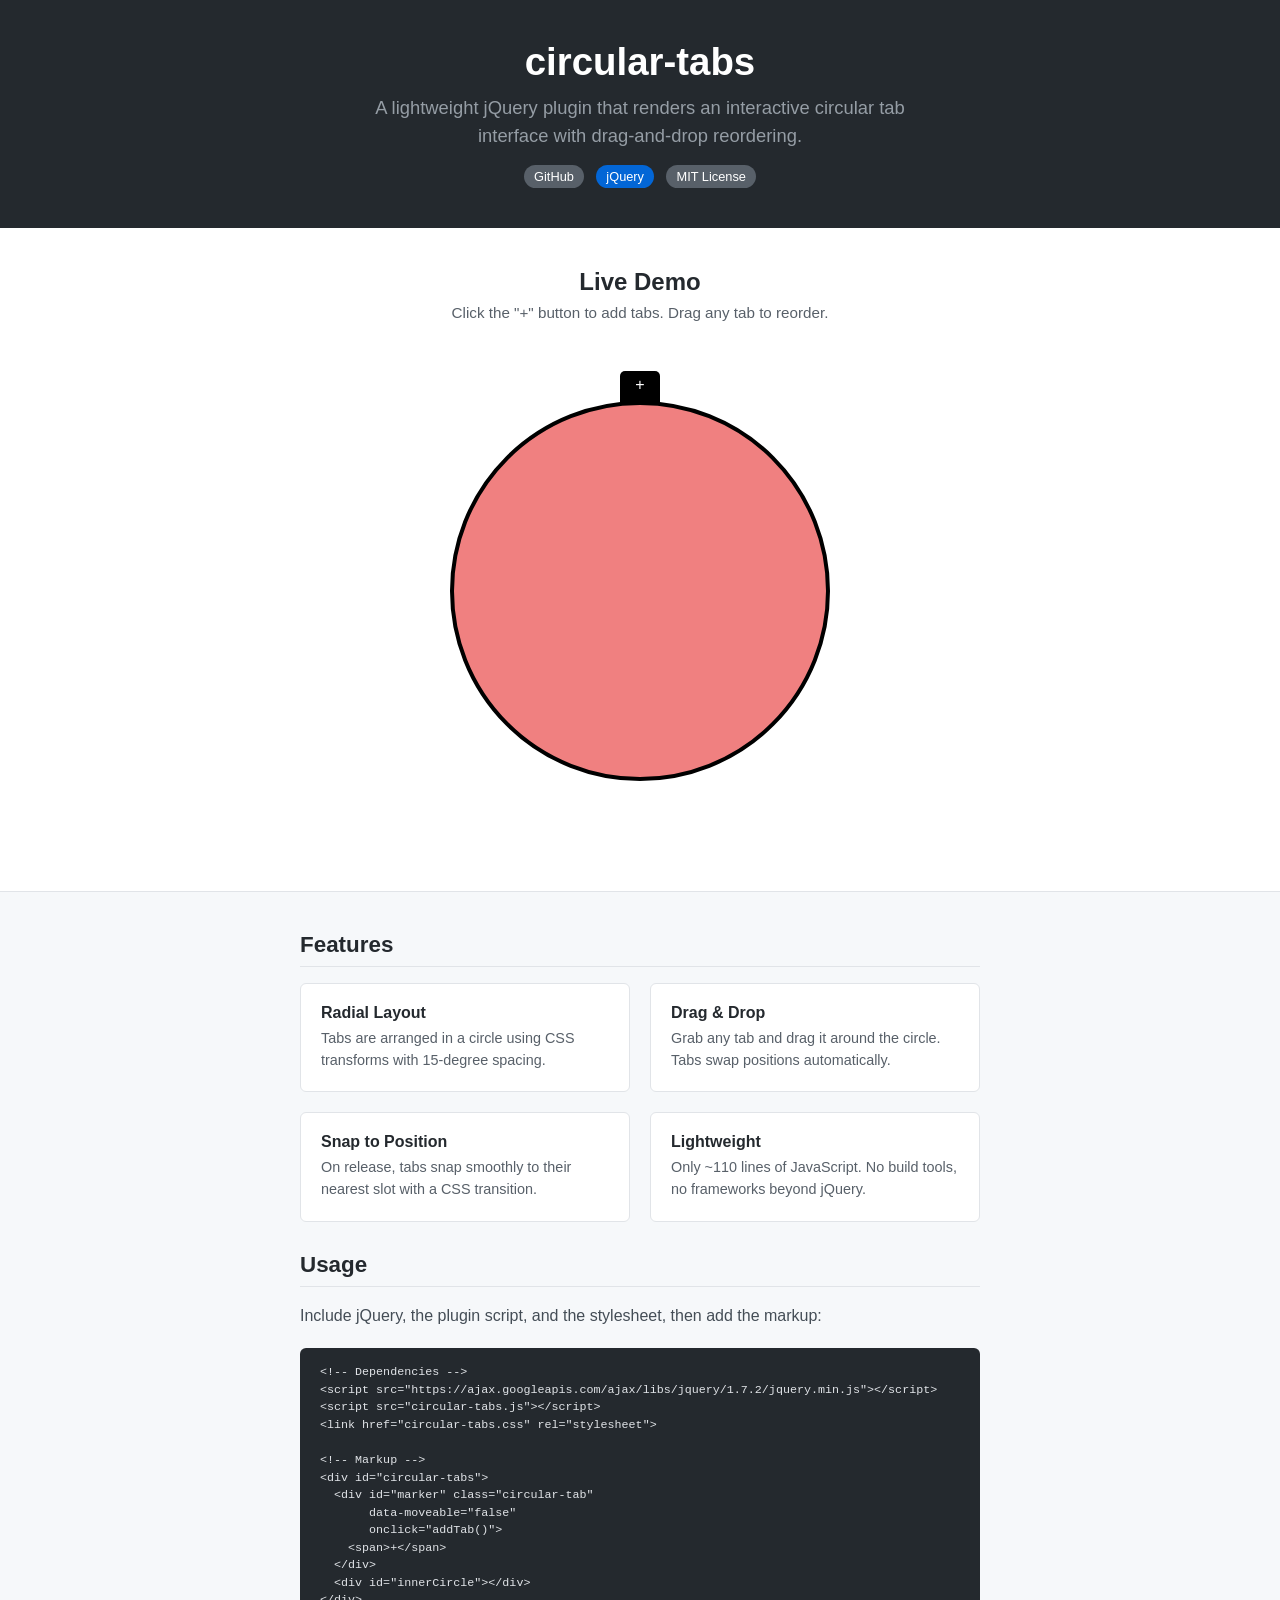
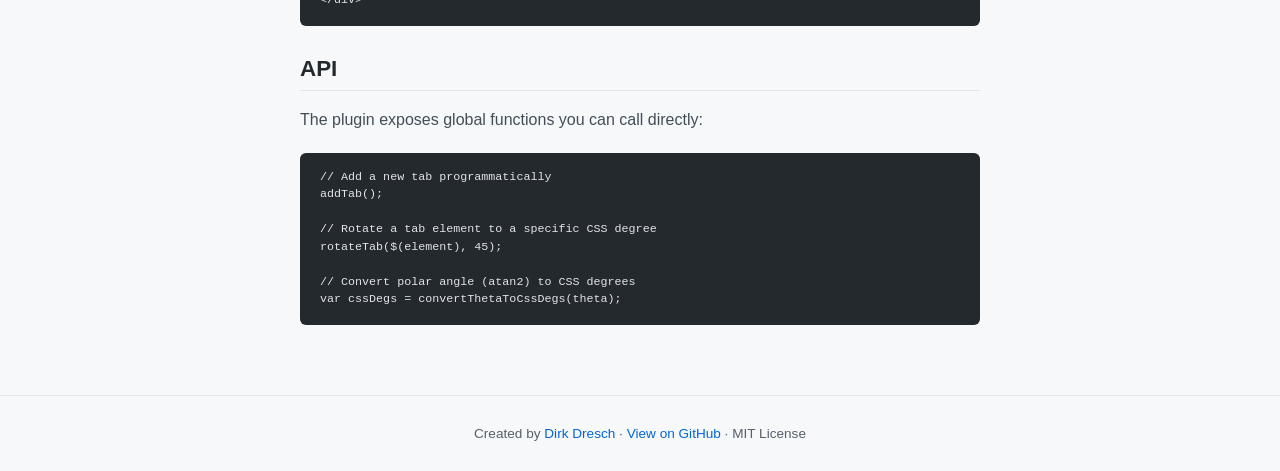
==== index.html @ 08dae3cd "Add GitHub Pages index.html to present the component Create a presentation page with live demo, feat" ====
<!DOCTYPE html>
<html lang="en">
  <head>
    <meta charset="utf-8">
    <meta name="viewport" content="width=device-width, initial-scale=1">
    <title>Circular Tabs - Interactive jQuery Plugin</title>
    <script type="text/javascript" src="https://ajax.googleapis.com/ajax/libs/jquery/1.7.2/jquery.min.js"></script>
    <script type="text/javascript" src="circular-tabs.js"></script>
    <link href="circular-tabs.css" rel="stylesheet">
    <style>
      * { margin: 0; padding: 0; box-sizing: border-box; }

      body {
        font-family: -apple-system, BlinkMacSystemFont, "Segoe UI", Helvetica, Arial, sans-serif;
        color: #24292e;
        background: #f6f8fa;
      }

      header {
        background: #24292e;
        color: #fff;
        padding: 40px 20px;
        text-align: center;
      }

      header h1 {
        font-size: 2.4em;
        font-weight: 600;
        margin-bottom: 10px;
      }

      header p {
        font-size: 1.15em;
        color: #959da5;
        max-width: 560px;
        margin: 0 auto;
        line-height: 1.5;
      }

      header .badges {
        margin-top: 16px;
      }

      header .badge {
        display: inline-block;
        background: #0366d6;
        color: #fff;
        font-size: 0.8em;
        padding: 4px 10px;
        border-radius: 12px;
        margin: 0 4px;
        text-decoration: none;
      }

      header .badge:hover {
        background: #0250a3;
      }

      header .badge.secondary {
        background: #586069;
      }

      .demo-section {
        background: #fff;
        padding: 40px 20px 60px;
        text-align: center;
        border-bottom: 1px solid #e1e4e8;
      }

      .demo-section h2 {
        font-size: 1.5em;
        margin-bottom: 8px;
      }

      .demo-section .hint {
        color: #586069;
        margin-bottom: 30px;
        font-size: 0.95em;
      }

      .info-section {
        max-width: 720px;
        margin: 0 auto;
        padding: 40px 20px;
      }

      .info-section h2 {
        font-size: 1.4em;
        margin-bottom: 16px;
        padding-bottom: 8px;
        border-bottom: 1px solid #e1e4e8;
      }

      .info-section h2 + p {
        margin-bottom: 20px;
        line-height: 1.6;
        color: #444d56;
      }

      pre {
        background: #24292e;
        color: #e1e4e8;
        padding: 16px 20px;
        border-radius: 6px;
        overflow-x: auto;
        font-size: 0.9em;
        line-height: 1.5;
        margin-bottom: 30px;
      }

      .features {
        display: grid;
        grid-template-columns: 1fr 1fr;
        gap: 20px;
        margin-bottom: 30px;
      }

      .feature {
        background: #fff;
        border: 1px solid #e1e4e8;
        border-radius: 6px;
        padding: 20px;
      }

      .feature h3 {
        font-size: 1em;
        margin-bottom: 6px;
      }

      .feature p {
        color: #586069;
        font-size: 0.9em;
        line-height: 1.5;
      }

      footer {
        text-align: center;
        padding: 30px 20px;
        color: #586069;
        font-size: 0.85em;
        border-top: 1px solid #e1e4e8;
      }

      footer a {
        color: #0366d6;
        text-decoration: none;
      }

      footer a:hover {
        text-decoration: underline;
      }

      @media (max-width: 600px) {
        .features { grid-template-columns: 1fr; }
        header h1 { font-size: 1.8em; }
      }
    </style>
  </head>
  <body>
    <header>
      <h1>circular-tabs</h1>
      <p>A lightweight jQuery plugin that renders an interactive circular tab interface with drag-and-drop reordering.</p>
      <div class="badges">
        <a class="badge secondary" href="https://github.com/ddresch/circular-tabs">GitHub</a>
        <span class="badge">jQuery</span>
        <span class="badge secondary">MIT License</span>
      </div>
    </header>

    <section class="demo-section">
      <h2>Live Demo</h2>
      <p class="hint">Click the "+" button to add tabs. Drag any tab to reorder.</p>
      <div id="container">
        <div id="circular-tabs">
          <div id="marker" class="circular-tab" data-moveable="false" onclick="addTab()"><span>+</span></div>
          <div id="innerCircle"></div>
        </div>
      </div>
    </section>

    <section class="info-section">
      <h2>Features</h2>
      <div class="features">
        <div class="feature">
          <h3>Radial Layout</h3>
          <p>Tabs are arranged in a circle using CSS transforms with 15-degree spacing.</p>
        </div>
        <div class="feature">
          <h3>Drag &amp; Drop</h3>
          <p>Grab any tab and drag it around the circle. Tabs swap positions automatically.</p>
        </div>
        <div class="feature">
          <h3>Snap to Position</h3>
          <p>On release, tabs snap smoothly to their nearest slot with a CSS transition.</p>
        </div>
        <div class="feature">
          <h3>Lightweight</h3>
          <p>Only ~110 lines of JavaScript. No build tools, no frameworks beyond jQuery.</p>
        </div>
      </div>

      <h2>Usage</h2>
      <p>Include jQuery, the plugin script, and the stylesheet, then add the markup:</p>
<pre>&lt;!-- Dependencies --&gt;
&lt;script src="https://ajax.googleapis.com/ajax/libs/jquery/1.7.2/jquery.min.js"&gt;&lt;/script&gt;
&lt;script src="circular-tabs.js"&gt;&lt;/script&gt;
&lt;link href="circular-tabs.css" rel="stylesheet"&gt;

&lt;!-- Markup --&gt;
&lt;div id="circular-tabs"&gt;
  &lt;div id="marker" class="circular-tab"
       data-moveable="false"
       onclick="addTab()"&gt;
    &lt;span&gt;+&lt;/span&gt;
  &lt;/div&gt;
  &lt;div id="innerCircle"&gt;&lt;/div&gt;
&lt;/div&gt;</pre>

      <h2>API</h2>
      <p>The plugin exposes global functions you can call directly:</p>
<pre>// Add a new tab programmatically
addTab();

// Rotate a tab element to a specific CSS degree
rotateTab($(element), 45);

// Convert polar angle (atan2) to CSS degrees
var cssDegs = convertThetaToCssDegs(theta);</pre>
    </section>

    <footer>
      Created by <a href="https://github.com/ddresch">Dirk Dresch</a> &middot;
      <a href="https://github.com/ddresch/circular-tabs">View on GitHub</a> &middot;
      MIT License
    </footer>
  </body>
</html>
---- circular-tabs.css ----
div#circular-tabs{margin: 0 auto; width:480px; height:480px; position:relative;}
div#innerCircle{border: 4px solid black; z-index: 50; width: 380px; height: 380px; position: absolute; left: 50px; top: 50px; background-color: lightcoral; border-radius:190px; -moz-border-radius: 190px; -webkit-border-radius: 190px;}           
div.circular-tab{
  width: 40px; height:220px; background: black; position:absolute; 
  top: 20px; left:220px; cursor: pointer;
  color: white; padding: 0px; border-radius: 5px;

  transform:rotate(0deg);
  -moz-transform:rotate(0deg);
  -ms-transform:rotate(0deg);
  -webkit-transform:rotate(0deg);
  
  transform-origin: 50% 100%;
  -moz-transform-origin:50% 100%;
  -ms-transform-origin:50% 100%;
  -webkit-transform-origin:50% 100%;
  
  /* no text selection */
  -webkit-touch-callout: none;
  -webkit-user-select: none;
  -khtml-user-select: none;
  -moz-user-select: none;
  -ms-user-select: none;
  user-select: none;
  z-index:10;
}

div.circular-tab:hover {
  background-color: grey; 
}

div.circular-tab.selected {
  background-color: orange; 
}

div.animate {
  -webkit-transition: all 0.25s ease-in;
  -moz-transition: all 0.25s ease-in;
  -o-transition: all 0.25s ease-in;
  transition: all 0.25s ease-in;
}

div.circular-tab span {
  padding: 5px 0;
  display: block;
  text-align: center; 
  font-family: Helvetica;
  font-size: 16px;
}
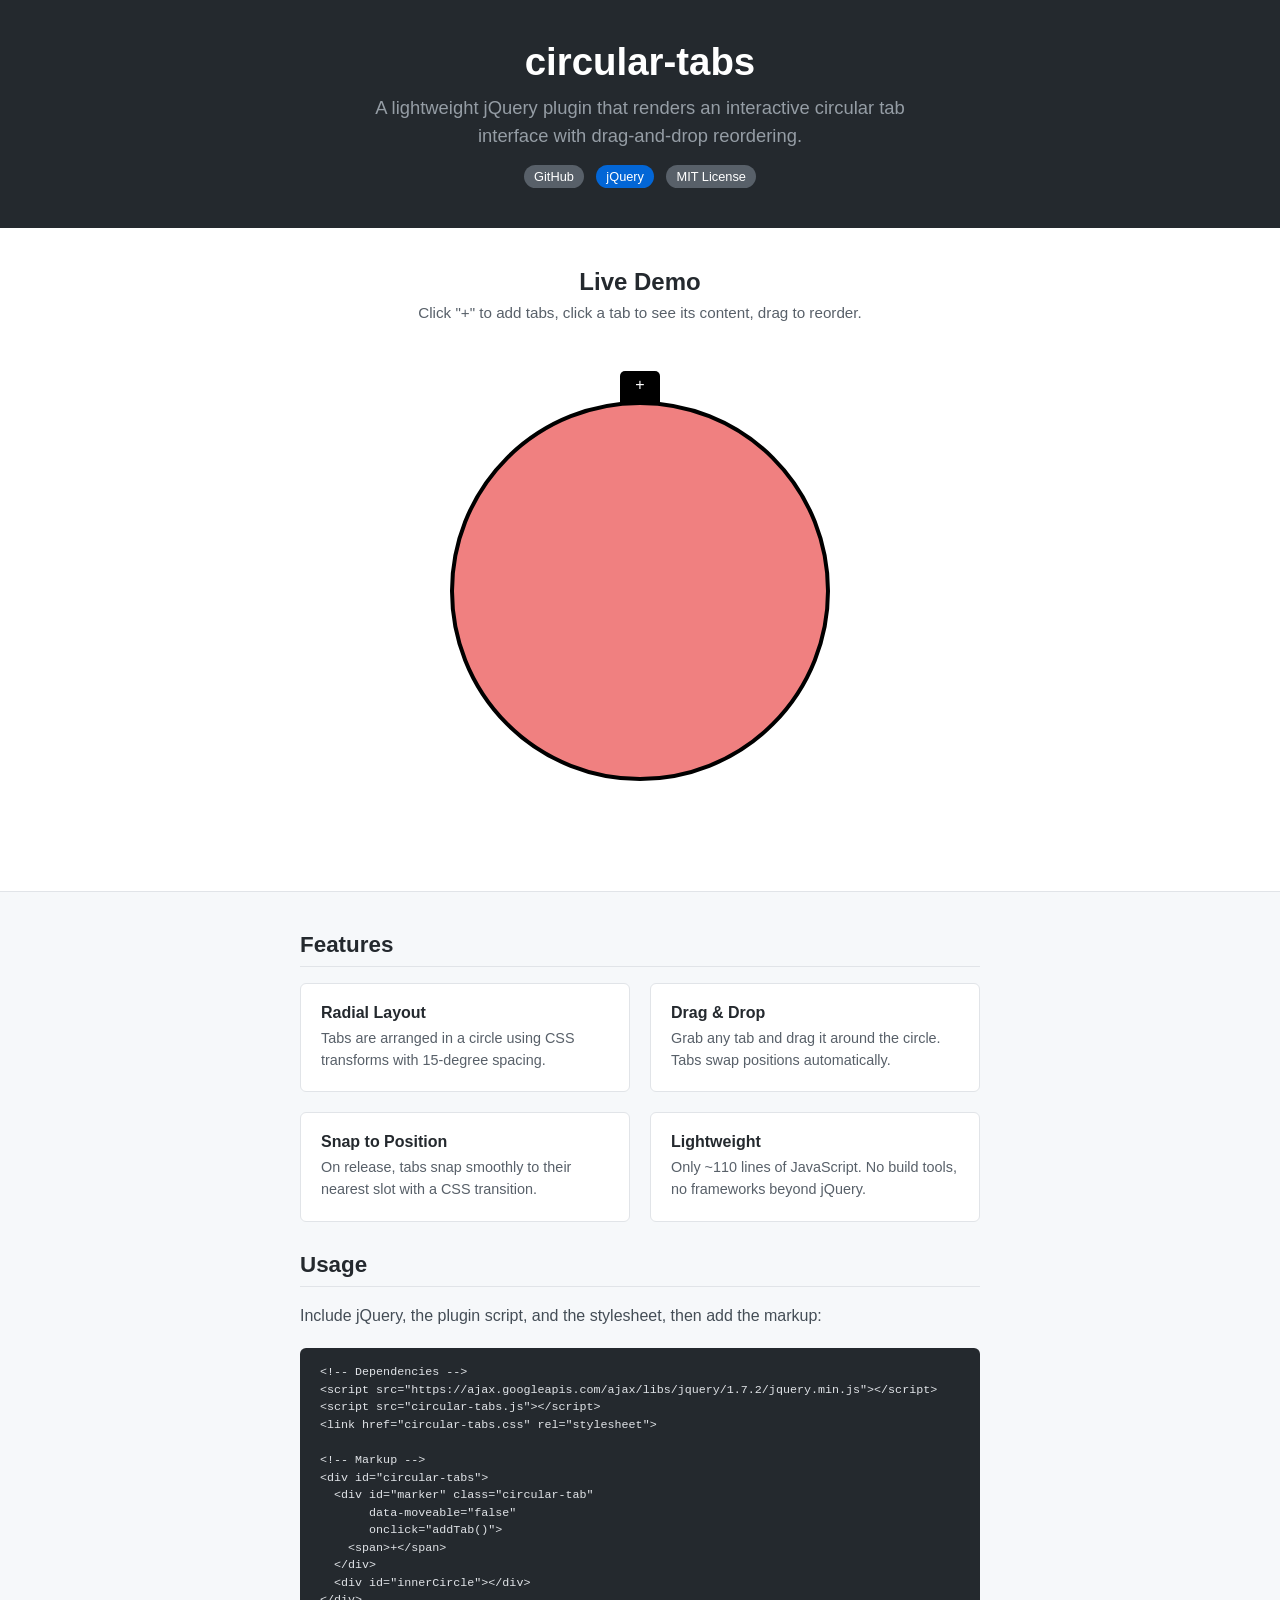
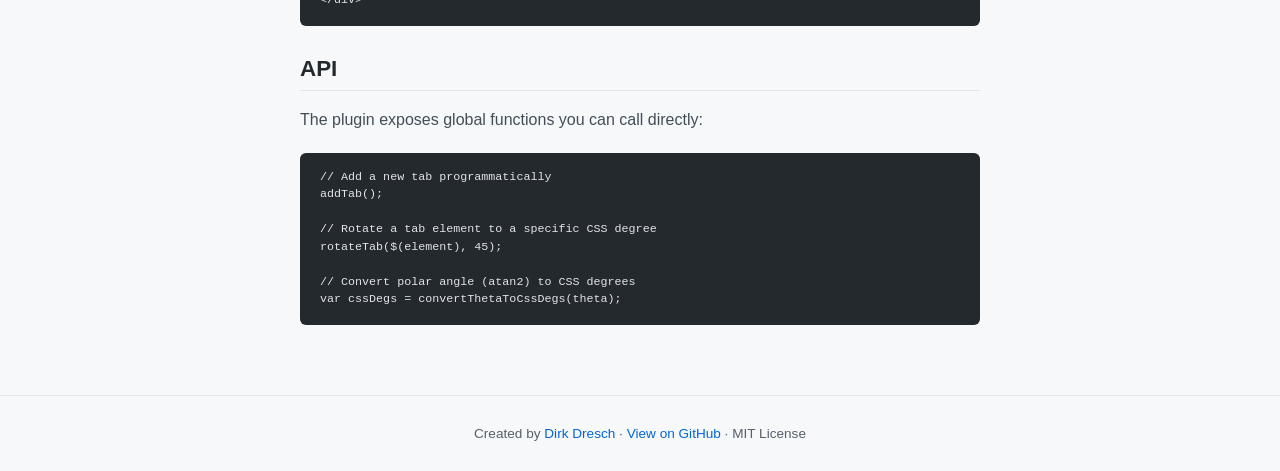
==== commit 7ba5eaa6: "Add tab content display with demo data for each tab Click a tab (without dragging) to show its conte" ====
--- a/index.html
+++ b/index.html
@@ -169,11 +169,11 @@
 
     <section class="demo-section">
       <h2>Live Demo</h2>
-      <p class="hint">Click the "+" button to add tabs. Drag any tab to reorder.</p>
+      <p class="hint">Click "+" to add tabs, click a tab to see its content, drag to reorder.</p>
       <div id="container">
         <div id="circular-tabs">
           <div id="marker" class="circular-tab" data-moveable="false" onclick="addTab()"><span>+</span></div>
-          <div id="innerCircle"></div>
+          <div id="innerCircle"><div id="tabContent"></div></div>
         </div>
       </div>
     </section>
--- a/circular-tabs.css
+++ b/circular-tabs.css
@@ -1,7 +1,7 @@
 div#circular-tabs{margin: 0 auto; width:480px; height:480px; position:relative;}
-div#innerCircle{border: 4px solid black; z-index: 50; width: 380px; height: 380px; position: absolute; left: 50px; top: 50px; background-color: lightcoral; border-radius:190px; -moz-border-radius: 190px; -webkit-border-radius: 190px;}           
+div#innerCircle{border: 4px solid black; z-index: 50; width: 380px; height: 380px; position: absolute; left: 50px; top: 50px; background-color: lightcoral; border-radius:190px; -moz-border-radius: 190px; -webkit-border-radius: 190px; overflow: hidden;}
 div.circular-tab{
-  width: 40px; height:220px; background: black; position:absolute; 
+  width: 40px; height:220px; background: black; position:absolute;
   top: 20px; left:220px; cursor: pointer;
   color: white; padding: 0px; border-radius: 5px;
 
@@ -9,12 +9,12 @@
   -moz-transform:rotate(0deg);
   -ms-transform:rotate(0deg);
   -webkit-transform:rotate(0deg);
-  
+
   transform-origin: 50% 100%;
   -moz-transform-origin:50% 100%;
   -ms-transform-origin:50% 100%;
   -webkit-transform-origin:50% 100%;
-  
+
   /* no text selection */
   -webkit-touch-callout: none;
   -webkit-user-select: none;
@@ -26,11 +26,15 @@
 }
 
 div.circular-tab:hover {
-  background-color: grey; 
+  background-color: grey;
 }
 
 div.circular-tab.selected {
-  background-color: orange; 
+  background-color: orange;
+}
+
+div.circular-tab.active {
+  background-color: #e65100;
 }
 
 div.animate {
@@ -43,7 +47,48 @@
 div.circular-tab span {
   padding: 5px 0;
   display: block;
-  text-align: center; 
+  text-align: center;
   font-family: Helvetica;
   font-size: 16px;
+}
+
+#tabContent {
+  position: absolute;
+  top: 50%;
+  left: 50%;
+  -webkit-transform: translate(-50%, -50%);
+  -moz-transform: translate(-50%, -50%);
+  -ms-transform: translate(-50%, -50%);
+  transform: translate(-50%, -50%);
+  width: 260px;
+  text-align: center;
+  opacity: 0;
+  -webkit-transition: opacity 0.2s ease-in;
+  -moz-transition: opacity 0.2s ease-in;
+  -o-transition: opacity 0.2s ease-in;
+  transition: opacity 0.2s ease-in;
+}
+
+#tabContent.visible {
+  opacity: 1;
+}
+
+.tab-content-icon {
+  font-size: 36px;
+  margin-bottom: 8px;
+}
+
+.tab-content-title {
+  font-family: Helvetica, Arial, sans-serif;
+  font-size: 20px;
+  font-weight: bold;
+  color: #fff;
+  margin-bottom: 8px;
+}
+
+.tab-content-text {
+  font-family: Helvetica, Arial, sans-serif;
+  font-size: 13px;
+  line-height: 1.5;
+  color: #fff;
 }
